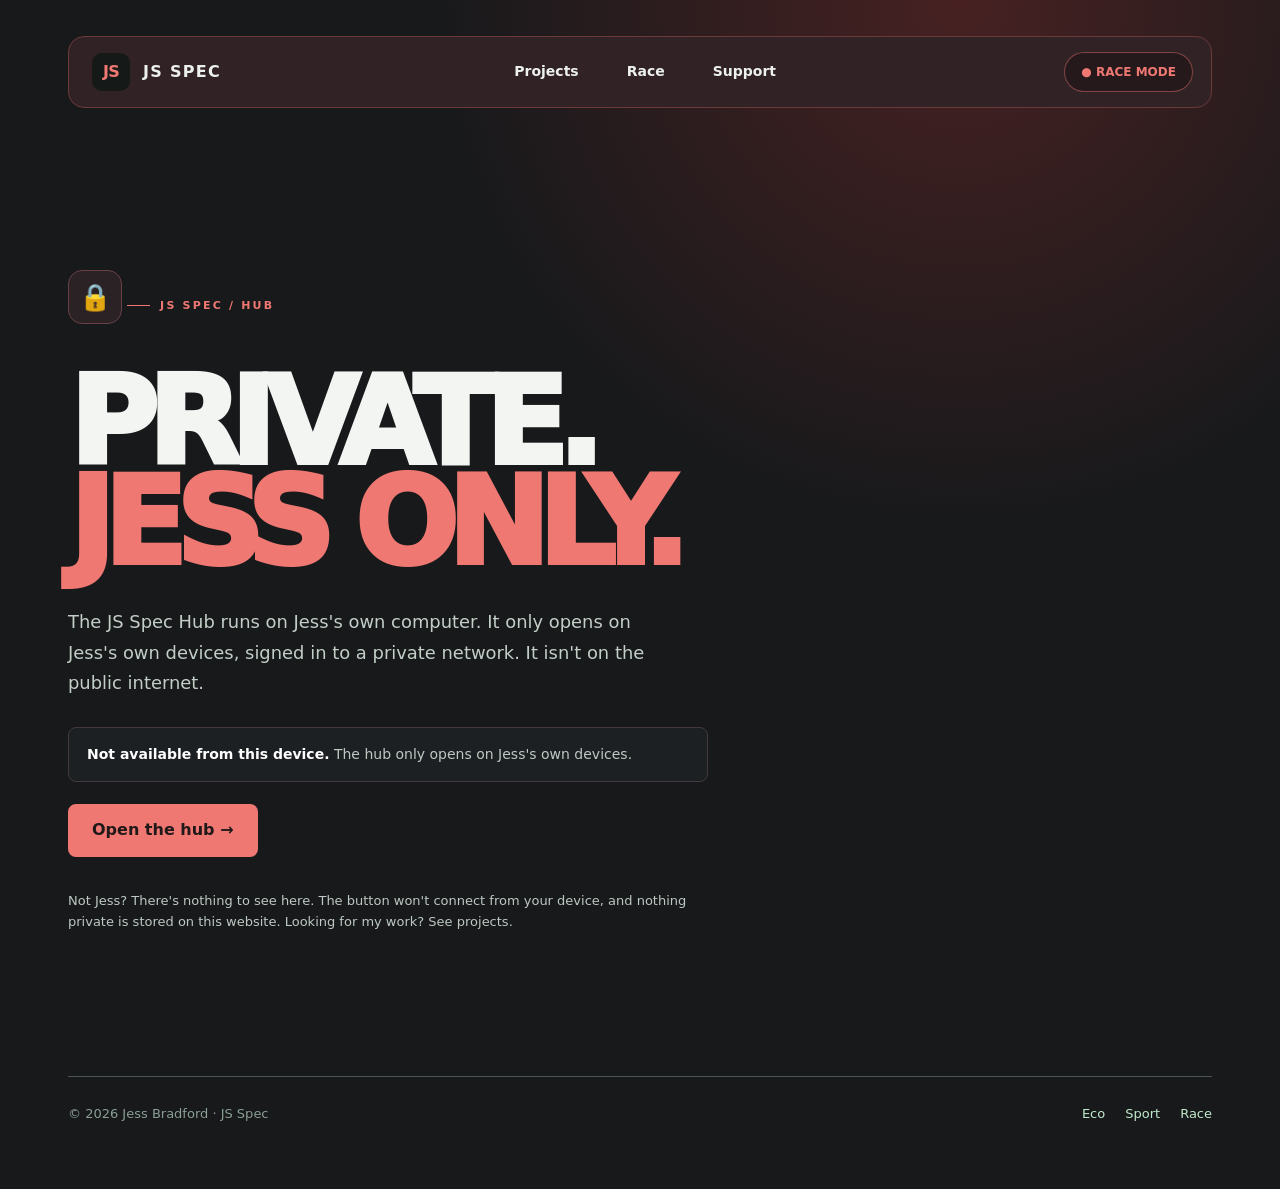
==== hub/index.html @ e08b3d87 "Private hub doorway at /hub (and /Hub via the 404 page); mode links work from subfolders" ====
<!doctype html>
<html lang="en">
<head>
    <meta charset="utf-8">
    <meta name="viewport" content="width=device-width, initial-scale=1">
    <meta name="theme-color" content="#17191b">
    <meta name="robots" content="noindex, nofollow">
    <meta name="description" content="JS Spec Hub: private.">
    <title>Hub — JS Spec</title>
    <link rel="stylesheet" href="../style.css">
    <link rel="stylesheet" href="../modes.css">
    <style>
        .hub-door { max-width: 640px; padding: 70px 0 40px; }
        .hub-door .lede { max-width: 52ch; }
        .hub-lock { display: inline-grid; place-items: center; width: 54px; height: 54px; border-radius: 14px; border: 1px solid #684046; background: #2b2226; color: var(--race-accent); font-size: 26px; margin-bottom: 22px; }
        .hub-status { margin: 28px 0 22px; padding: 16px 18px; border-radius: 8px; border: 1px solid #43393c; background: #1d2022; color: #d5d6d5; font-size: 14px; }
        .hub-status strong { color: #fff; }
        .hub-status[data-state="ok"] { border-color: #4d7a54; }
        .hub-status[data-state="ok"] strong { color: #a9ee6b; }
        .hub-open { display: inline-block; padding: 14px 24px; border-radius: 8px; background: var(--race-accent); color: #211919; font-weight: 850; text-decoration: none; }
        .hub-open:hover, .hub-open:focus-visible { filter: brightness(1.08); }
        .hub-why { margin-top: 34px; color: #a5a2a3; font-size: 13px; line-height: 1.6; }
    </style>
</head>
<body class="subpage" data-mode="race">
    <div class="nav-wrap">
        <nav class="nav shell" aria-label="Main navigation">
            <a class="brand" href="../index.html"><span class="brand-mark">JS</span><span>JS SPEC</span></a>
            <div class="nav-links"><a href="../index.html#projects">Projects</a><a href="../race.html">Race</a><a href="../support.html">Support</a></div>
            <div class="mode-wrap">
                <button class="mode" id="settingsBtn" type="button" aria-expanded="false" aria-controls="settingsPanel">● RACE MODE</button>
                <div class="settings-panel" id="settingsPanel" role="group" aria-label="Choose JS Spec mode">
                    <button id="ecoBtn" type="button">Eco</button>
                    <button id="sportBtn" type="button">Sport</button>
                    <button id="raceBtn" type="button">Race</button>
                </div>
            </div>
        </nav>
    </div>

    <main class="shell">
        <section class="hub-door" aria-labelledby="hubTitle">
            <div class="hub-lock" aria-hidden="true">🔒</div>
            <span class="eyeline">JS Spec / Hub</span>
            <h1 id="hubTitle" class="race-title">PRIVATE.<br><em>JESS ONLY.</em></h1>
            <p class="lede">The JS Spec Hub runs on Jess's own computer. It only opens on Jess's own devices, signed in to a private network. It isn't on the public internet.</p>

            <p class="hub-status" id="hubStatus" role="status" aria-live="polite"><strong>Checking…</strong> seeing whether this device can reach the hub.</p>

            <a class="hub-open" id="hubOpen" href="https://jess.tail76b033.ts.net:4180/">Open the hub →</a>

            <p class="hub-why">Not Jess? There's nothing to see here. The button won't connect from your device, and nothing private is stored on this website. Looking for my work? See <a href="../index.html#projects">projects</a>.</p>
        </section>
    </main>

    <footer class="footer shell"><span>© <span data-current-year>2026</span> Jess Bradford · JS Spec</span>
        <div><a href="../index.html">Eco</a><a href="../sport.html">Sport</a><a href="../race.html">Race</a></div>
    </footer>
    <script>
        // Mode routes in script.js are relative to the site root; this page lives one folder down.
        window.JS_SPEC_BASE = "../";
    </script>
    <script src="../script.js"></script>
    <script>
        // A quick reachability check. It works only from a device on Jess's private network;
        // anywhere else the request simply fails, and this page says so. Nothing is read back.
        (function () {
            const status = document.getElementById("hubStatus");
            const say = (state, strong, rest) => {
                status.dataset.state = state;
                status.replaceChildren();
                const s = document.createElement("strong");
                s.textContent = strong;
                status.append(s, " " + rest);
            };
            const timeout = new Promise((_, reject) => setTimeout(() => reject(new Error("timeout")), 4000));
            Promise.race([fetch("https://jess.tail76b033.ts.net:4180/health", { mode: "no-cors", cache: "no-store" }), timeout])
                .then(() => say("ok", "Connected.", "This device is on Jess's private network. Open the hub."))
                .catch(() => say("off", "Not available from this device.", "The hub only opens on Jess's own devices."));
        })();
    </script>
</body>
</html>
---- style.css ----
:root {
    --eco: rgb(169, 217, 181);
    --sport: rgb(250, 192, 0);
    --race: rgb(163, 17, 17);
    --active-colour: var(--eco);
    color-scheme: dark;
    --bg: #101619;
    --panel: #182124;
    --panel2: #1d292b;
    --line: #30413e;
    --text: #eff6f2;
    --muted: #a4b5ad;
    --mint: #b3e6c1;
    --mint-dark: #172d23;
    --radius: 20px
}

* {
    box-sizing: border-box
}

html {
    scroll-behavior: smooth
}

body {
    margin: 0;
    font-family: Inter, ui-sans-serif, system-ui, -apple-system, "Segoe UI", sans-serif;
    color: var(--text);
    background: radial-gradient(circle at 83% 8%, #20382d 0, transparent 26%), var(--bg);
    line-height: 1.55
}

a {
    color: inherit;
    text-decoration: none
}

button {
    font: inherit;
    cursor: pointer
}

.shell {
    width: min(1390px, calc(100% - 96px));
    margin: auto
}

.nav-wrap {
    position: sticky;
    top: 16px;
    z-index: 20;
    padding-top: 16px
}

.nav {
    display: flex;
    align-items: center;
    justify-content: space-between;
}

.brand {
    display: flex;
    align-items: center;
    gap: 13px;
    font-weight: 800;
    letter-spacing: .08em
}

.brand-mark {
    display: grid;
    place-items: center;
    width: 38px;
    height: 38px;
    border-radius: 10px;
    background: rgb(48, 48, 48);
    color: var(--eco);
    letter-spacing: -.04em
}

.nav-links {
    display: flex;
    align-items: center;
    gap: 38px;
    font-size: 14px;
    color: rgb(48, 48, 48);
}

.nav-links a:hover,
.text-link:hover {
    color: var(--mint)
}

.mode {
    background: #1c3527;
    color: var(--eco);
    border: 1px solid #4a6a57;
    border-radius: 100px;
    padding: 8px 15px;
    font-size: 12px;
    font-weight: 750;
    cursor: pointer;
}

.mobile-menu {
    display: none
}

.hero {
    display: grid;
    grid-template-columns: 1.05fr .95fr;
    gap: 64px;
    align-items: center;
    min-height: 650px;
    padding: 95px 0 70px
}

.eyebrow {
    color: var(--mint);
    font-size: 12px;
    letter-spacing: .2em;
    font-weight: 800;
    text-transform: uppercase
}

.availability {
    display: inline-flex;
    align-items: center;
    gap: 8px;
    padding: 8px 13px;
    background: #1c3528;
    border: 1px solid #315642;
    border-radius: 30px;
    color: #c4f3d0;
    font-size: 12px
}

.dot {
    width: 7px;
    height: 7px;
    background: #8ceca8;
    border-radius: 50%;
    box-shadow: 0 0 12px #8ceca8
}

.hero h1 {
    font-size: clamp(64px, 6vw, 102px);
    line-height: 1.02;
    letter-spacing: -.075em;
    margin: 27px 0 16px
}

.hero h1 span {
    color: var(--mint)
}

.lead {
    max-width: 590px;
    font-size: clamp(17px, 1.6vw, 21px);
    color: #b7c8bf;
    margin: 0 0 27px
}

.hero-copy {
    max-width: 560px;
    font-size: 15px;
    color: #91a49a;
    margin-bottom: 32px
}

.actions {
    display: flex;
    gap: 12px;
    flex-wrap: wrap
}

.btn {
    display: inline-flex;
    align-items: center;
    gap: 18px;
    padding: 14px 22px;
    border-radius: 10px;
    font-weight: 750;
    font-size: 14px;
    border: 1px solid #536c60;
    transition: transform .18s, background .18s
}

.btn:hover {
    transform: translateY(-3px)
}

.primary {
    background: var(--mint);
    color: #112519;
    border-color: var(--mint)
}

.secondary {
    background: #1b2728;
    color: #e4f0e8
}

.feature {
    background: linear-gradient(143deg, #263e32, #192629 48%, #141d21);
    border: 1px solid #425b4e;
    border-radius: 24px;
    padding: 29px;
    min-height: 390px;
    position: relative;
    overflow: hidden;
    box-shadow: 0 30px 90px #0005
}

.feature:before {
    content: "";
    position: absolute;
    width: 320px;
    height: 320px;
    background: #a9eab117;
    filter: blur(65px);
    border-radius: 50%;
    right: -90px;
    top: -90px
}

.feature-head {
    display: flex;
    justify-content: space-between;
    align-items: center;
    color: #b1c7b9;
    font-size: 11px;
    letter-spacing: .15em;
    font-weight: 700
}

.feature-identity {
    height: 170px;
    display: flex;
    align-items: center;
    justify-content: center;
    flex-direction: column;
    gap: 13px;
    border: 1px solid #3e5c4c;
    border-radius: 13px;
    background: radial-gradient(circle at 50% 45%, #3f654b66, transparent 67%), #192924;
    margin: 21px 0
}

.feature-glyph {
    font-size: 62px;
    line-height: 1;
    font-weight: 300;
    letter-spacing: -.14em;
    color: var(--mint)
}

.feature-category {
    font-size: 10px;
    font-weight: 800;
    letter-spacing: .2em;
    color: #a8c7b3
}

.feature h2 {
    font-size: 29px;
    letter-spacing: -.045em;
    margin: 0
}

.feature p {
    color: #afc2b5;
    font-size: 14px;
    margin: 6px 0 16px
}

.chips {
    display: flex;
    gap: 7px;
    flex-wrap: wrap
}

.chip {
    font-size: 11px;
    padding: 5px 9px;
    border: 1px solid #4d675b;
    border-radius: 6px;
    color: #c4d9cd;
    background: #22352c
}

.signature {
    margin: 0 0 22px;
    font-size: 13px;
    color: #9eb5a8;
    font-style: italic
}

.signature span {
    font-style: normal;
    color: var(--mint);
    font-weight: 800;
    letter-spacing: .08em
}

.stack {
    display: flex;
    justify-content: space-between;
    flex-wrap: wrap;
    gap: 18px;
    padding: 24px 0 30px;
    border-block: 1px solid var(--line);
    font-size: 11px;
    letter-spacing: .16em;
    color: #8da69a;
    font-weight: 800
}

.section {
    padding: 105px 0 20px
}

.section-head {
    display: flex;
    align-items: end;
    justify-content: space-between;
    gap: 30px;
    margin-bottom: 34px
}

.section h2 {
    font-size: clamp(36px, 4vw, 54px);
    letter-spacing: -.055em;
    line-height: 1.1;
    margin: 12px 0
}

.section-head p {
    max-width: 470px;
    color: var(--muted);
    font-size: 15px
}

.project-grid {
    display: grid;
    grid-template-columns: repeat(3, minmax(0, 1fr));
    gap: 20px
}

.project {
    background: var(--panel);
    border: 1px solid var(--line);
    border-radius: 18px;
    overflow: hidden;
    transition: transform .2s, border-color .2s
}

.project:hover {
    transform: translateY(-5px);
    border-color: #658e73
}

.art {
    height: 190px;
    background: radial-gradient(circle at 75% 12%, #436d4b44, transparent 55%), linear-gradient(145deg, #233a32, #162227);
    display: grid;
    place-items: center
}

.art {
    position: relative;
    justify-content: space-between;
    align-items: flex-start;
    padding: 23px;
    background: radial-gradient(circle at 84% 20%, #4e7b5544, transparent 56%), linear-gradient(140deg, #20372f, #152326)
}

.art-number {
    font-size: 75px;
    line-height: 1;
    font-weight: 800;
    letter-spacing: -.09em;
    color: #b3e6c1aa
}

.art-label {
    position: absolute;
    right: 20px;
    bottom: 20px;
    font-size: 10px;
    font-weight: 800;
    letter-spacing: .15em;
    color: #a5c8b3
}

.project-body {
    padding: 24px
}

.project-top {
    display: flex;
    justify-content: space-between;
    gap: 10px;
    align-items: center;
    color: #9fbcac;
    font-size: 11px;
    text-transform: uppercase;
    letter-spacing: .13em
}

.project h3 {
    font-size: 23px;
    letter-spacing: -.035em;
    margin: 13px 0 7px
}

.project p {
    font-size: 14px;
    color: var(--muted);
    min-height: 86px;
    margin: 0 0 18px
}

.text-link {
    display: inline-block;
    color: var(--mint);
    font-weight: 700;
    font-size: 13px;
    margin-top: 20px
}

.about {
    display: grid;
    grid-template-columns: .85fr 1.15fr;
    gap: 85px;
    align-items: center;
    padding-bottom: 110px
}

.about h2 {
    margin-bottom: 0
}

.about p {
    font-size: 17px;
    color: #b0c3b8;
    line-height: 1.8
}

.callout {
    border-left: 3px solid var(--mint);
    padding: 7px 0 7px 21px;
    color: #d3e5da;
    font-size: 19px;
    font-weight: 600
}

.footer {
    margin-top: 90px;
    border-top: 1px solid var(--line);
    padding: 32px 0 50px;
    display: flex;
    justify-content: space-between;
    gap: 20px;
    color: #8b9f94;
    font-size: 13px
}

.footer a {
    color: #c0eacb;
    margin-left: 20px
}

@media(max-width:1000px) {
    .shell {
        width: min(100% - 56px, 900px)
    }

    .hero {
        gap: 28px;
        min-height: 560px
    }

    .hero h1 {
        font-size: clamp(57px, 7vw, 80px)
    }

    .feature {
        padding: 22px
    }

    .project-grid {
        grid-template-columns: repeat(2, 1fr)
    }

    .project:last-child {
        grid-column: span 2
    }

    .about {
        gap: 35px
    }
}

@media(max-width:700px) {
    .shell {
        width: calc(100% - 32px)
    }

    .nav-wrap {
        top: 8px;
        padding-top: 8px
    }

    .nav {
        height: 62px;
        padding: 0 14px
    }

    .nav-links {
        gap: 12px
    }

    .nav-links a {
        display: none
    }

    .mobile-menu {
        display: block;
        font-size: 12px;
        color: #c8dacd
    }

    .mode {
        padding: 7px 10px
    }

    .hero {
        grid-template-columns: 1fr;
        padding: 55px 0 35px;
        gap: 40px
    }

    .hero h1 {
        font-size: clamp(56px, 12vw, 82px)
    }

    .feature {
        min-height: 410px
    }

    .stack {
        justify-content: flex-start;
        column-gap: 25px
    }

    .section {
        padding: 65px 0 0
    }

    .section-head {
        display: block
    }

    .project-grid {
        grid-template-columns: 1fr
    }

    .project:last-child {
        grid-column: auto
    }

    .project p {
        min-height: 0
    }

    .about {
        grid-template-columns: 1fr;
        padding-bottom: 50px
    }

    .footer {
        display: block
    }

    .footer a {
        display: inline-block;
        margin: 10px 15px 0 0
    }
}

;

@media(prefers-reduced-motion:reduce) {
    html {
        scroll-behavior: auto
    }

    .btn,
    .project {
        transition: none
    }
}

body {

    background-color: rgb(48, 48, 48);
    padding: 20px;

}

nav {
    display: flex;
    justify-content: space-around;
    background-color: var(--active-colour);
    border-radius: 15px;
    padding: 5px;
    position: sticky;
    padding-right: 45px;
    top: 10px;
    scroll-margin-top: 15px;
}

nav a {
    color: rgb(48, 48, 48);
    transition: color 300ms ease-in-out;
    font-family: 'Times New Roman';
    font-weight: 300;
    transition: background-color 300ms ease-in-out;
    border-radius: 10px;
    padding: 5px;
}

nav a:hover {
    color: var(--active-colour);
    background-color: rgb(48, 48, 48);
}

p {
    color: rgb(177, 177, 177);
    font-family: 'Segoe UI';

}

.hero h1 {
    color: var(--active-colour);
    margin-bottom: 15px;
    font-family: 'Times New Roman';
    font-weight: 700;
    scroll-margin-top: 60px;
}

h2 {
    color: var(--active-colour);
    font-family: 'Times New Roman';
    font-weight: 500;

}

h3 {
    color: var(--active-colour);
    font-family: 'Times New Roman';
    font-weight: 500;
}

.github_and_linkedin {
    color: var(--active-colour);
    transition: color 300ms ease-in-out;
    font-family: 'Segoe UI';
    font-weight: 500;
}

.github_and_linkedin:hover {
    color: rgb(252, 80, 80);

}

.email_address {
    color: var(--active-colour);
    transition: color 300ms ease-in-out;
    font-family: 'Segoe UI';
    font-weight: 500;
}

.email_address:hover {
    color: rgb(252, 80, 80);
}

.settings {
    position: absolute;
    right: 10px;
    top: 50%;
    transform: translateY(-50%);

}

.settings-panel {
    display: none;
    position: absolute;
    top: calc(100% + 12px);
    right: 0;
    width: 210px;
    padding: 15px;
    background-color: rgb(38, 38, 38);
    border: 1px solid var(--active-colour);
    border-radius: 12px;
    box-shadow: 0 8px 25px rgba(0, 0, 0, 0.4);
    z-index: 100;
}

.settings-panel.open {
    display: block;
}

.settings-panel h3 {
    color: var(--active-colour);
    margin-top: 0;
}

.settings-panel button {
    background-color: rgb(55, 55, 55);
    color: white;
    border: 1px solid rgb(85, 85, 85);
    border-radius: 6px;
    padding: 8px 12px;
    cursor: pointer;
    margin: 3px;
    transition: background-color 0.2s ease;
}

.settings-panel button:hover {
    background-color: var(--active-colour);
    color: rgb(30, 30, 30);
}

#settingsBtn:hover,
#settingsBtn.active {
    background-color: rgba(48, 48, 48);
    color: var(--active-colour);
}

.project {
    border: 1px solid var(--active-colour);
}

.project_link {
    color: var(--active-colour);
    transition: color 300ms ease-in-out;
    font-family: 'Segoe UI';
    font-weight: 500;
}

.project_link:hover {
    color: rgb(252, 80, 80);
}
---- modes.css ----
/* JS Spec extensions: the professional Eco page keeps its existing stylesheet.
   Sport and Race deliberately use distinct layouts, not just a colour swap. */

:root {
    --sport-ink: #181b18;
    --sport-accent: #f5cf78;
    --race-accent: #f07872;
}

/* Shared navigation (including the original Eco page). */
.mode-wrap {
    position: relative;
    flex-shrink: 0;
}

.mode-wrap .settings-panel {
    top: calc(100% + 14px);
    right: 0;
}

.settings-panel button[aria-pressed="true"] {
    background: var(--active-colour);
    color: #19201b;
    border-color: var(--active-colour);
}

.mode:focus-visible,
.nav a:focus-visible,
.settings-panel button:focus-visible,
.btn:focus-visible,
.feature:focus-visible,
.subpage a:focus-visible,
.subpage button:focus-visible,
.subpage input:focus-visible,
.subpage select:focus-visible,
.subpage textarea:focus-visible {
    outline: 3px solid #fff;
    outline-offset: 4px;
}

/* The homepage remains the existing portfolio design. */
body[data-mode="eco"] .feature:hover {
    transform: translateY(-4px);
    border-color: var(--eco);
    box-shadow: 0 22px 56px #09120f80;
}

body[data-mode="eco"] .feature {
    transition: transform .25s ease, border-color .25s ease, box-shadow .25s ease;
}

/* Dedicated interfaces. */
.subpage {
    --page-accent: var(--eco);
    --active-colour: var(--page-accent);
    background: radial-gradient(circle at 85% 15%, #233a31 0, transparent 38%), #202423;
    color: #e9f1ed;
    min-height: 100vh;
}

.subpage[data-mode="sport"] {
    --page-accent: var(--sport-accent);
    background: radial-gradient(circle at 80% 2%, #4b4025 0, transparent 32%), #1d211f;
}

.subpage[data-mode="race"] {
    --page-accent: var(--race-accent);
    background: radial-gradient(circle at 75% 0%, #472122 0, transparent 35%), #17191b;
}

.subpage .nav {
    min-height: 64px;
    background: #26312d;
    border: 1px solid #44594b;
    padding: 11px 18px;
    gap: 22px;
    border-radius: 16px;
}

.subpage[data-mode="sport"] .nav {
    background: #342f24;
    border-color: #6c5934;
}

.subpage[data-mode="race"] .nav {
    background: #302225;
    border-color: #6b3a3b;
}

.subpage .brand,
.subpage .nav-links,
.subpage .nav-links a {
    font-family: Inter, ui-sans-serif, system-ui, sans-serif;
    color: #edf1ed;
    font-weight: 650;
}

.subpage .brand-mark {
    background: #151a18;
    color: var(--page-accent);
}

.subpage .nav-links a:hover,
.subpage .footer a:hover {
    color: var(--page-accent);
}

.subpage .mode {
    color: var(--page-accent);
    border: 1px solid color-mix(in srgb, var(--page-accent) 45%, transparent);
    background: #18201d;
    padding: 10px 16px;
    white-space: nowrap;
}

.subpage[data-mode="race"] .mode { background: #25191c; }
.subpage[data-mode="sport"] .mode { background: #262319; }

.subpage .settings-panel {
    background: #222726;
    color: #f1f6f1;
    border-color: var(--page-accent);
}

.subpage .settings-panel button:hover,
.subpage .settings-panel button[aria-pressed="true"] {
    background: var(--page-accent);
    border-color: var(--page-accent);
    color: #171c1a;
}

.subpage main { padding-top: 92px; }
.subpage h1,
.subpage h2,
.subpage h3,
.subpage p { font-family: inherit; }
.subpage h1,
.subpage h2,
.subpage h3 { color: #f2f5f1; }
.subpage p { color: #bdc9c2; }

.eyeline {
    display: inline-flex;
    align-items: center;
    gap: 10px;
    font-size: 11px;
    font-weight: 800;
    letter-spacing: .2em;
    text-transform: uppercase;
    color: var(--page-accent);
}

.eyeline::before {
    content: "";
    width: 23px;
    height: 1px;
    background: currentColor;
}

.subpage .lede {
    color: #c2cec6;
    font-size: clamp(16px, 1.4vw, 19px);
    line-height: 1.7;
    max-width: 62ch;
}

.subpage .footer {
    margin-top: 90px;
    border-top: 1px solid #4c5651;
    padding-top: 27px;
    padding-bottom: 45px;
}

.subpage .footer a { margin-left: 20px; }

.section-intro {
    display: flex;
    gap: 32px;
    justify-content: space-between;
    align-items: end;
    margin-bottom: 26px;
}

.section-intro h2 {
    font-size: clamp(29px, 3vw, 42px);
    letter-spacing: -.05em;
    line-height: 1.12;
    margin: 11px 0 0;
}

.section-intro p { max-width: 45ch; margin: 0; }
.accent { color: var(--page-accent); }

.action-link {
    display: inline-flex;
    align-items: center;
    justify-content: center;
    gap: 12px;
    padding: 13px 20px;
    border: 1px solid var(--page-accent);
    border-radius: 11px;
    font-size: 14px;
    font-weight: 800;
    background: var(--page-accent);
    color: #171c19 !important;
    transition: transform .2s ease;
}

.action-link:hover { transform: translateY(-3px); }
.action-link.secondary { background: transparent; color: var(--page-accent) !important; }

/* SPORT: engineering desk / technical dashboard. */
.sport-hero {
    display: grid;
    grid-template-columns: 1.18fr .82fr;
    align-items: center;
    gap: clamp(35px, 6vw, 95px);
    padding: 42px 0 100px;
}

.sport-title {
    font-size: clamp(64px, 8vw, 132px);
    letter-spacing: -.085em;
    line-height: .88;
    margin: 25px 0 32px;
    font-weight: 850;
}

.sport-title small {
    display: block;
    margin-top: 20px;
    color: var(--page-accent);
    font-size: clamp(22px, 2.7vw, 37px);
    letter-spacing: -.055em;
    font-weight: 600;
}

.sport-actions { display: flex; gap: 12px; flex-wrap: wrap; margin-top: 32px; }

.console-panel {
    overflow: hidden;
    border: 1px solid #726342;
    border-radius: 20px;
    background: #151b19;
    box-shadow: 0 32px 80px #0006;
}

.console-bar {
    display: flex;
    align-items: center;
    justify-content: space-between;
    padding: 15px 20px;
    background: #272a25;
    border-bottom: 1px solid #535240;
    font-size: 11px;
    font-weight: 800;
    letter-spacing: .14em;
}

.console-dots { display: flex; gap: 7px; }
.console-dots i { height: 8px; width: 8px; border-radius: 50%; background: #8d7955; }
.console-dots i:first-child { background: var(--sport-accent); }

.console-panel pre {
    margin: 0;
    padding: clamp(23px, 4vw, 42px);
    white-space: pre-wrap;
    font: 15px/2.1 ui-monospace, SFMono-Regular, Consolas, monospace;
    color: #c4d4c5;
}

.console-panel .prompt { color: var(--sport-accent); }
.console-panel .comment { color: #7f9b8c; }

.sport-band {
    display: grid;
    grid-template-columns: repeat(3, 1fr);
    gap: 1px;
    border: 1px solid #5c5941;
    background: #5c5941;
    border-radius: 15px;
    overflow: hidden;
}

.sport-band div { padding: 24px 28px; background: #292c27; }
.sport-band span { display: block; color: #a5a99b; font-size: 11px; letter-spacing: .15em; font-weight: 850; }
.sport-band strong { display: block; color: var(--sport-accent); font-size: 19px; margin-top: 8px; }

.technical-section { padding-top: 95px; }
.technical-grid { display: grid; grid-template-columns: repeat(3, 1fr); gap: 16px; }

.technical-card {
    display: flex;
    flex-direction: column;
    min-height: 360px;
    padding: 28px;
    border: 1px solid #5b5e4c;
    background: linear-gradient(155deg, #303429, #202724);
    border-radius: 18px;
    transition: transform .25s ease, border-color .25s ease;
}

.technical-card:hover { transform: translateY(-4px); border-color: var(--sport-accent); }
.technical-card h3 { font-size: 25px; letter-spacing: -.05em; margin: 42px 0 8px; }
.technical-card p { margin: 0 0 30px; }
.technical-card a { color: var(--sport-accent); font-weight: 800; margin-top: auto; }
.technical-card .tag { font-size: 10px; font-weight: 850; letter-spacing: .15em; color: var(--sport-accent); }
.technical-card .stamp { color: #787e6f; font-size: 63px; font-weight: 900; line-height: 1; }

/* RACE: personal Forza benchmark display, with intentionally sharper geometry. */
.race-hero { position: relative; padding: 50px 0 78px; overflow: hidden; }
.race-hero::after {
    content: "JS";
    position: absolute;
    right: -4%;
    top: -35px;
    font-size: clamp(200px, 33vw, 540px);
    font-weight: 950;
    letter-spacing: -.12em;
    line-height: 1;
    color: #ffffff06;
    pointer-events: none;
}

.race-hero > * { position: relative; z-index: 1; }
.race-title {
    max-width: 12ch;
    font-size: clamp(64px, 9.5vw, 154px);
    text-transform: uppercase;
    line-height: .82;
    letter-spacing: -.09em;
    font-weight: 950;
    margin: 28px 0 34px;
}

.race-title em { font-style: normal; color: var(--race-accent); }
.race-hero .lede { max-width: 56ch; }
.race-stripe { height: 6px; margin-top: 52px; background: repeating-linear-gradient(90deg, var(--race-accent) 0 75px, transparent 75px 95px); opacity: .8; }
.race-metrics { display: grid; grid-template-columns: repeat(4, minmax(0, 1fr)); gap: 12px; }

.metric {
    background: linear-gradient(135deg, #2e2327, #1c2224);
    border: 1px solid #684046;
    border-top: 3px solid var(--race-accent);
    border-radius: 5px;
    padding: 28px;
}

.metric span { font-size: 11px; color: #cda9aa; letter-spacing: .14em; font-weight: 850; }
.metric strong { display: block; color: #fff; font-size: clamp(32px, 4vw, 60px); letter-spacing: -.07em; line-height: 1.2; margin: 13px 0; }
.metric small { color: #bfb3b7; }
.leaderboard-section { padding-top: 96px; }

.board-controls { margin: 24px 0 15px; display: grid; gap: 18px; }
.board-search-label { display: grid; gap: 9px; max-width: 470px; color: #d9b7ba; font-size: 12px; font-weight: 850; letter-spacing: .1em; text-transform: uppercase; }
.board-search-label input {
    width: 100%; padding: 14px 16px;
    color: #f6f2f2; background: #262224;
    border: 1px solid #795158; border-radius: 6px;
    font: 500 15px Inter, ui-sans-serif, system-ui, sans-serif;
    letter-spacing: normal;
}
.board-search-label input:focus-visible { outline: 2px solid var(--race-accent); outline-offset: 2px; }
.filter-bar { display: flex; gap: 8px; flex-wrap: wrap; }
.filter-bar button {
    background: #2b2729;
    color: #d4c5c6;
    border: 1px solid #674449;
    border-radius: 6px;
    padding: 10px 18px;
    font-weight: 800;
}
.filter-bar span { opacity: .65; font-size: 11px; margin-left: 5px; }
.filter-bar button[aria-pressed="true"] { background: var(--race-accent); color: #211919; }
.board-result-count { color: #b9aeb0; font-size: 12px; margin-bottom: 13px; }
.table-scroll { overflow-x: auto; border: 1px solid #653b40; border-radius: 8px; }
.board-table { width: 100%; border-collapse: collapse; background: #1d2022; min-width: 960px; }
.board-table th { text-align: left; padding: 16px 22px; color: #deaaaa; background: #30282a; font-size: 11px; letter-spacing: .14em; }
.board-table td { padding: 19px 22px; border-top: 1px solid #43393c; color: #d5d6d5; font-size: 13px; }
.board-table td:first-child { color: #a68c92; font-weight: 900; width: 65px; }
.board-table td:nth-child(3) { font-weight: 800; color: #dcc2c5; white-space: nowrap; }
.board-table td:nth-child(4) { font: 800 18px ui-monospace, monospace; color: #fff; white-space: nowrap; }
.board-table td:last-child { color: #b7a5a9; max-width: 250px; }
.board-table tr:hover td { background: #302426; }
.board-table tr[hidden] { display: none; }
.board-table .hero-row td { background: #36272a; }
.board-entry { padding: 0; color: #f2e9e9; text-align: left; background: transparent; border: 0; font: inherit; font-weight: 750; text-decoration: underline; text-decoration-color: transparent; text-underline-offset: 4px; cursor: pointer; }
.board-entry:hover, .board-entry:focus-visible { color: #ff8c92; text-decoration-color: currentColor; }
.board-table .hero-row .board-entry { color: #ff767e; }
.board-more { display: block; margin: 22px auto 0; padding: 12px 22px; background: #3b282d; border: 1px solid #8e4d55; border-radius: 6px; color: #f6d2d6; font: inherit; font-weight: 800; cursor: pointer; }
.board-more:hover { background: #533037; }
.board-more[hidden] { display: none; }
.race-footnote { color: #a5a2a3; font-size: 13px; padding-top: 17px; }
.filter-bar button { cursor: pointer; }
.board-toggle { display: inline-flex; align-items: center; gap: 10px; width: fit-content; color: #d4c5c6; font-size: 14px; font-weight: 750; cursor: pointer; }
.board-toggle input { width: 18px; height: 18px; margin: 0; accent-color: var(--race-accent); cursor: pointer; }
.board-table td:nth-child(5) { font: 700 13px ui-monospace, monospace; color: #c99da3; white-space: nowrap; }
.board-table td.is-leader { color: var(--race-accent); font: 900 11px Inter, ui-sans-serif, sans-serif; letter-spacing: .12em; text-transform: uppercase; }
.board-runs { display: inline-block; margin-left: 10px; padding: 2px 8px; border: 1px solid #674449; border-radius: 999px; color: #cda9aa; font-size: 10px; font-weight: 800; letter-spacing: .08em; text-transform: uppercase; white-space: nowrap; vertical-align: 1px; }
.build-dialog-gap { color: #e4c9cc; font-size: 14px; margin: -16px 0 26px; }
.build-dialog-block[hidden] { display: none; }
.build-dialog-runs { list-style: none; padding: 0; margin: 14px 0 0; display: grid; gap: 8px; }
.build-dialog-runs button { width: 100%; display: flex; flex-wrap: wrap; justify-content: space-between; gap: 6px 14px; padding: 11px 13px; text-align: left; color: #f0e4e5; background: #2c2427; border: 1px solid #5a3b41; border-radius: 6px; font: inherit; font-size: 14px; cursor: pointer; }
.build-dialog-runs button:hover, .build-dialog-runs button:focus-visible { border-color: var(--race-accent); }
.build-dialog-runs strong { font-family: ui-monospace, monospace; }
.build-dialog-runs small { color: #c9a9ae; }

.build-dialog { color: #f5eded; background: #222226; border: 1px solid #9a4e57; border-top: 5px solid var(--race-accent); border-radius: 9px; width: min(570px, calc(100% - 30px)); max-height: min(85vh, 750px); padding: clamp(24px, 5vw, 42px); box-shadow: 0 24px 75px #000b; }
.build-dialog::backdrop { background: #070809c9; backdrop-filter: blur(5px); }
.build-dialog-head { display: flex; justify-content: space-between; align-items: center; }
.build-dialog-head button { border: 1px solid #69474d; color: white; background: #37272b; border-radius: 4px; width: 34px; height: 34px; font-size: 18px; cursor: pointer; }
.build-dialog h2 { font: 850 clamp(30px, 6vw, 52px)/1.1 Inter, ui-sans-serif, sans-serif; letter-spacing: -.065em; margin: 24px 0 10px; overflow-wrap: anywhere; }
.build-dialog-meta { color: #d0a8b0; font-size: 13px; }
.build-dialog-time { display: block; font: 850 clamp(43px, 8vw, 72px) ui-monospace, monospace; color: var(--race-accent); letter-spacing: -.055em; margin: 15px 0 30px; }
.build-dialog-block { border-top: 1px solid #684247; padding: 22px 0 0; }
.build-dialog-block > span { font: 850 11px Inter, ui-sans-serif, sans-serif; letter-spacing: .12em; text-transform: uppercase; color: #d7a4a9; }
.build-dialog-block p { font-size: 17px; line-height: 1.55; overflow-wrap: anywhere; }

/* SUPPORT: direct paths to the maintainer, no fake ticketing backend. */
.support-hero { padding: 44px 0 55px; }
.support-hero h1 { font-size: clamp(65px, 8vw, 110px); letter-spacing: -.08em; line-height: 1; margin: 22px 0; }
.support-grid { display: grid; grid-template-columns: 1.1fr .9fr; gap: 26px; }
.support-card { background: #25302b; border: 1px solid #455d4e; padding: clamp(25px, 4vw, 48px); border-radius: 18px; }
.support-card h2 { font-size: 29px; letter-spacing: -.05em; margin: 0 0 10px; }
.support-card p { line-height: 1.7; }
.support-form { display: grid; gap: 18px; margin-top: 30px; }
.support-form label { display: block; margin-bottom: 8px; font-weight: 750; font-size: 13px; }
.support-form input, .support-form select, .support-form textarea {
    width: 100%;
    padding: 13px 15px;
    border: 1px solid #53665b;
    border-radius: 8px;
    background: #16221b;
    color: #f2f6f2;
    font: inherit;
}
.support-form textarea { min-height: 145px; resize: vertical; }
.support-form .action-link { cursor: pointer; justify-self: start; }
.support-feedback { min-height: 25px; color: var(--eco) !important; font-size: 13px; }
.support-note { font-size: 13px; }
.support-links { display: grid; gap: 13px; margin-top: 32px; }
.support-links a { display: flex; align-items: center; justify-content: space-between; border: 1px solid #496651; border-radius: 12px; padding: 15px 18px; font-weight: 750; }
.support-links a:hover { border-color: var(--eco); color: var(--eco); }
.faq-section { padding-top: 80px; }
.faq-section details { border-bottom: 1px solid #475b4f; padding: 22px 0; }
.faq-section summary { cursor: pointer; font-weight: 800; font-size: 18px; }
.faq-section details p { max-width: 75ch; }

@media (max-width: 980px) {
    .sport-hero, .support-grid { grid-template-columns: 1fr; }
    .technical-grid { grid-template-columns: repeat(2, 1fr); }
    .technical-card:last-child { grid-column: 1 / -1; }
    .subpage .nav-links { gap: 14px; }
    .race-metrics { grid-template-columns: repeat(2, minmax(0, 1fr)); }
}

@media (max-width: 700px) {
    .subpage main { padding-top: 55px; }
    .subpage .nav { gap: 12px; padding: 9px 12px; }
    .subpage .nav-links { display: none; }
    .subpage .brand { gap: 9px; letter-spacing: .035em; font-size: 13px; }
    .subpage .mode { padding: 8px 10px; font-size: 11px; }
    .subpage .settings-panel { width: min(240px, calc(100vw - 45px)); }
    .sport-hero { padding: 30px 0 65px; }
    .sport-title { font-size: clamp(60px, 18vw, 92px); }
    .sport-band { grid-template-columns: 1fr; }
    .technical-section, .leaderboard-section, .faq-section { padding-top: 60px; }
    .technical-grid, .race-metrics { grid-template-columns: 1fr; }
    .technical-card:last-child { grid-column: auto; }
    .technical-card { min-height: 300px; }
    .section-intro { display: block; }
    .section-intro p { margin-top: 16px; }
    .race-hero { padding: 24px 0 55px; }
    .race-title { font-size: clamp(43px, 12vw, 72px); }
    .metric strong { font-size: 47px; }
    .support-hero { padding: 18px 0 34px; }
    .support-hero h1 { font-size: clamp(46px, 12vw, 72px); }
    .subpage .footer a { margin: 12px 16px 0 0; }
    .subpage .footer { margin-top: 70px; }
}

@media (prefers-reduced-motion: reduce) {
    .action-link, .technical-card, body[data-mode="eco"] .feature { transition: none; }
}
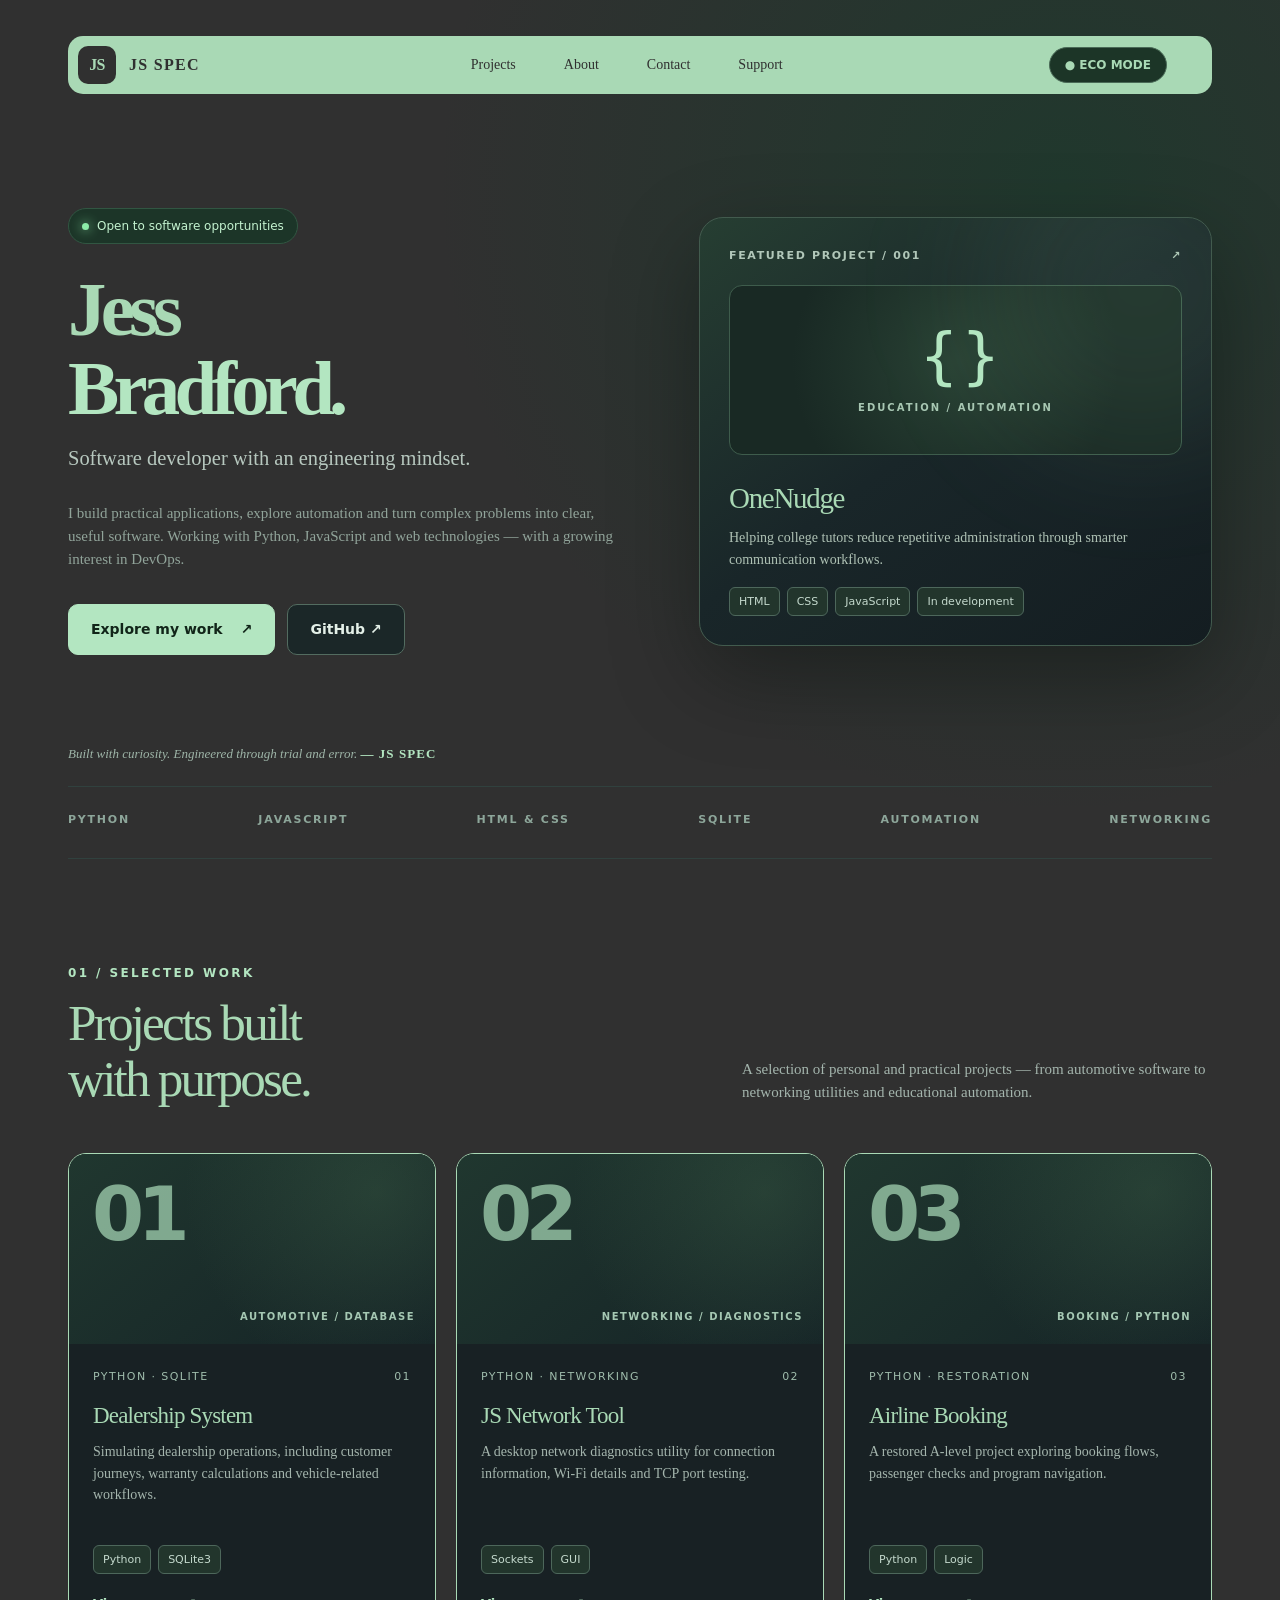
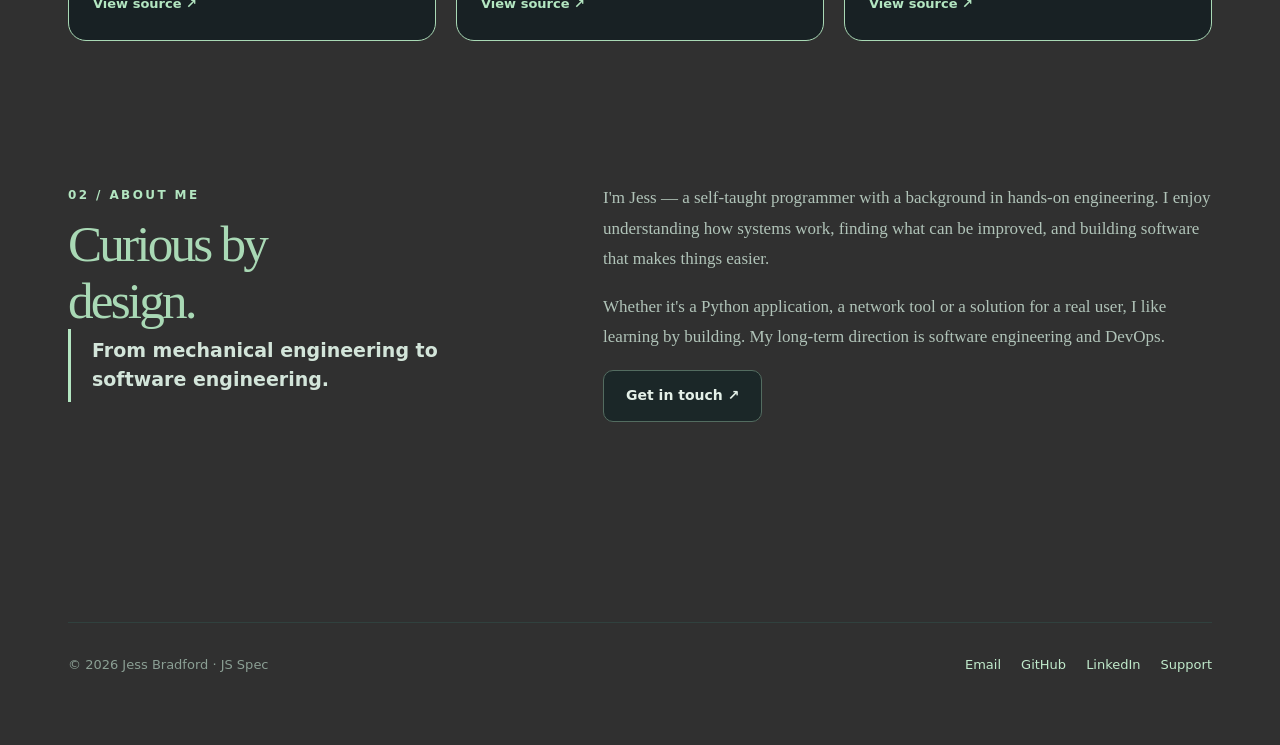
==== commit 1537f203: "Hub doorway: strangers go straight to the home page; Jess's devices go straight into the hub" ====
--- a/hub/index.html
+++ b/hub/index.html
@@ -5,78 +5,53 @@
     <meta name="viewport" content="width=device-width, initial-scale=1">
     <meta name="theme-color" content="#17191b">
     <meta name="robots" content="noindex, nofollow">
-    <meta name="description" content="JS Spec Hub: private.">
-    <title>Hub — JS Spec</title>
+    <title>JS Spec</title>
+    <!-- Without JavaScript there's no check to run, so go home. -->
+    <noscript><meta http-equiv="refresh" content="0; url=../index.html"></noscript>
     <link rel="stylesheet" href="../style.css">
     <link rel="stylesheet" href="../modes.css">
     <style>
+        .hub-wait { min-height: 100vh; display: grid; place-items: center; }
+        .hub-wait-mark { width: 46px; height: 46px; border-radius: 12px; display: grid; place-items: center; font-weight: 900; color: var(--race-accent); border: 1px solid #684046; background: #2b2226; animation: hub-pulse 1.2s ease-in-out infinite; }
+        @keyframes hub-pulse { 50% { opacity: .45; } }
+        @media (prefers-reduced-motion: reduce) { .hub-wait-mark { animation: none; } }
         .hub-door { max-width: 640px; padding: 70px 0 40px; }
-        .hub-door .lede { max-width: 52ch; }
-        .hub-lock { display: inline-grid; place-items: center; width: 54px; height: 54px; border-radius: 14px; border: 1px solid #684046; background: #2b2226; color: var(--race-accent); font-size: 26px; margin-bottom: 22px; }
         .hub-status { margin: 28px 0 22px; padding: 16px 18px; border-radius: 8px; border: 1px solid #43393c; background: #1d2022; color: #d5d6d5; font-size: 14px; }
-        .hub-status strong { color: #fff; }
         .hub-status[data-state="ok"] { border-color: #4d7a54; }
-        .hub-status[data-state="ok"] strong { color: #a9ee6b; }
         .hub-open { display: inline-block; padding: 14px 24px; border-radius: 8px; background: var(--race-accent); color: #211919; font-weight: 850; text-decoration: none; }
-        .hub-open:hover, .hub-open:focus-visible { filter: brightness(1.08); }
-        .hub-why { margin-top: 34px; color: #a5a2a3; font-size: 13px; line-height: 1.6; }
     </style>
 </head>
 <body class="subpage" data-mode="race">
-    <div class="nav-wrap">
-        <nav class="nav shell" aria-label="Main navigation">
-            <a class="brand" href="../index.html"><span class="brand-mark">JS</span><span>JS SPEC</span></a>
-            <div class="nav-links"><a href="../index.html#projects">Projects</a><a href="../race.html">Race</a><a href="../support.html">Support</a></div>
-            <div class="mode-wrap">
-                <button class="mode" id="settingsBtn" type="button" aria-expanded="false" aria-controls="settingsPanel">● RACE MODE</button>
-                <div class="settings-panel" id="settingsPanel" role="group" aria-label="Choose JS Spec mode">
-                    <button id="ecoBtn" type="button">Eco</button>
-                    <button id="sportBtn" type="button">Sport</button>
-                    <button id="raceBtn" type="button">Race</button>
-                </div>
-            </div>
-        </nav>
-    </div>
+    <!-- What everyone sees for a moment: a neutral loading mark, nothing about a hub. -->
+    <div class="hub-wait" id="hubWait" aria-busy="true"><div class="hub-wait-mark" aria-label="Loading">JS</div></div>
 
-    <main class="shell">
+    <!-- Only with ?stay on Jess's own device: the doorway itself. -->
+    <main class="shell" id="hubDoor" hidden>
         <section class="hub-door" aria-labelledby="hubTitle">
-            <div class="hub-lock" aria-hidden="true">🔒</div>
             <span class="eyeline">JS Spec / Hub</span>
             <h1 id="hubTitle" class="race-title">PRIVATE.<br><em>JESS ONLY.</em></h1>
-            <p class="lede">The JS Spec Hub runs on Jess's own computer. It only opens on Jess's own devices, signed in to a private network. It isn't on the public internet.</p>
-
-            <p class="hub-status" id="hubStatus" role="status" aria-live="polite"><strong>Checking…</strong> seeing whether this device can reach the hub.</p>
-
-            <a class="hub-open" id="hubOpen" href="https://jess.tail76b033.ts.net:4180/">Open the hub →</a>
-
-            <p class="hub-why">Not Jess? There's nothing to see here. The button won't connect from your device, and nothing private is stored on this website. Looking for my work? See <a href="../index.html#projects">projects</a>.</p>
+            <p class="hub-status" id="hubStatus" role="status" data-state="ok"><strong>Connected.</strong> This device can reach the hub.</p>
+            <a class="hub-open" href="https://jess.tail76b033.ts.net:4180/">Open the hub →</a>
         </section>
     </main>
 
-    <footer class="footer shell"><span>© <span data-current-year>2026</span> Jess Bradford · JS Spec</span>
-        <div><a href="../index.html">Eco</a><a href="../sport.html">Sport</a><a href="../race.html">Race</a></div>
-    </footer>
     <script>
-        // Mode routes in script.js are relative to the site root; this page lives one folder down.
-        window.JS_SPEC_BASE = "../";
-    </script>
-    <script src="../script.js"></script>
-    <script>
-        // A quick reachability check. It works only from a device on Jess's private network;
-        // anywhere else the request simply fails, and this page says so. Nothing is read back.
+        // jsspec.uk/hub: on Jess's own devices (signed in to Jess's private Tailscale network) the
+        // hub answers, and the page goes straight into it. Anywhere else the request fails, and the
+        // visitor is sent to the home page as if this page didn't exist. Nothing is read back
+        // (no-cors). On Jess's device, ?stay shows the doorway instead of jumping.
         (function () {
-            const status = document.getElementById("hubStatus");
-            const say = (state, strong, rest) => {
-                status.dataset.state = state;
-                status.replaceChildren();
-                const s = document.createElement("strong");
-                s.textContent = strong;
-                status.append(s, " " + rest);
-            };
-            const timeout = new Promise((_, reject) => setTimeout(() => reject(new Error("timeout")), 4000));
-            Promise.race([fetch("https://jess.tail76b033.ts.net:4180/health", { mode: "no-cors", cache: "no-store" }), timeout])
-                .then(() => say("ok", "Connected.", "This device is on Jess's private network. Open the hub."))
-                .catch(() => say("off", "Not available from this device.", "The hub only opens on Jess's own devices."));
+            const HUB = "https://jess.tail76b033.ts.net:4180/";
+            const HOME = "../index.html";
+            const stay = new URLSearchParams(location.search).has("stay");
+            const timeout = new Promise((_, reject) => setTimeout(() => reject(new Error("timeout")), 2500));
+            Promise.race([fetch(`${HUB}health`, { mode: "no-cors", cache: "no-store" }), timeout])
+                .then(() => {
+                    if (!stay) return location.replace(HUB);
+                    document.getElementById("hubWait").hidden = true;
+                    document.getElementById("hubDoor").hidden = false;
+                })
+                .catch(() => location.replace(HOME));
         })();
     </script>
 </body>
